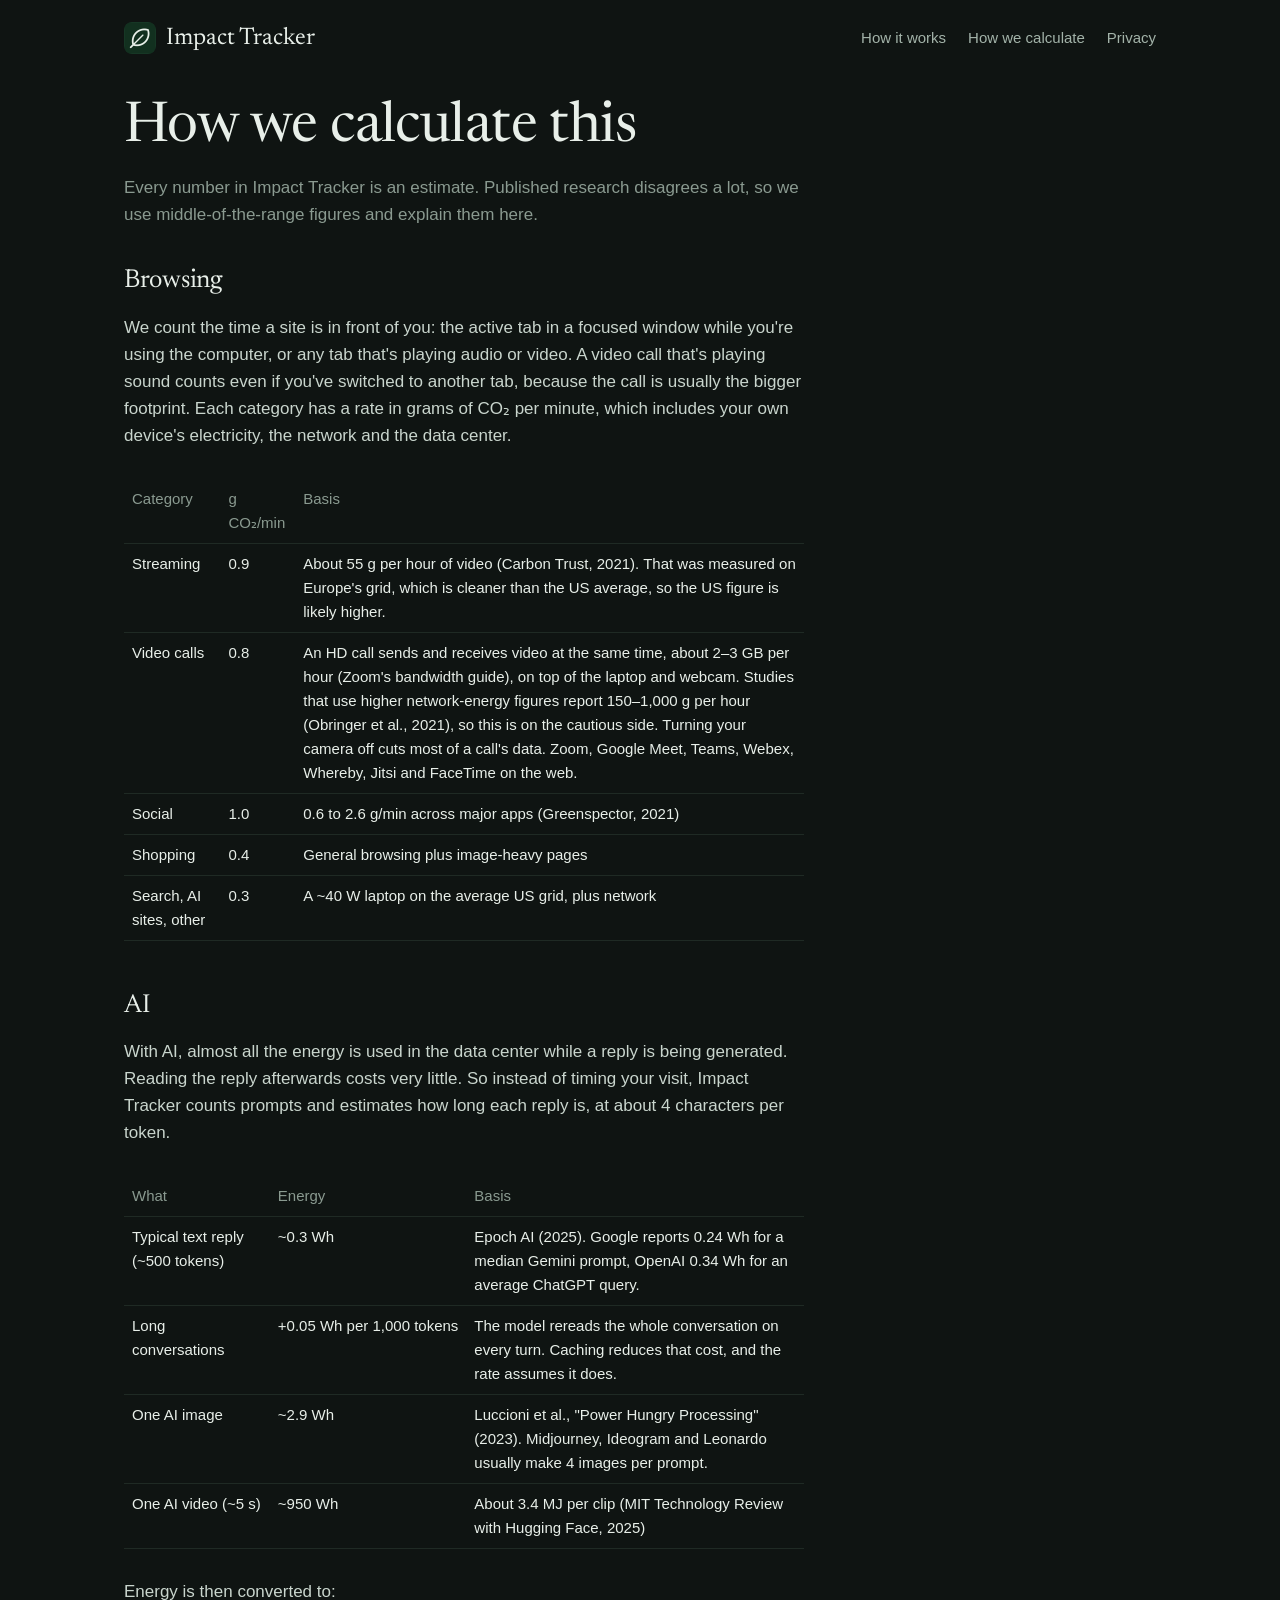
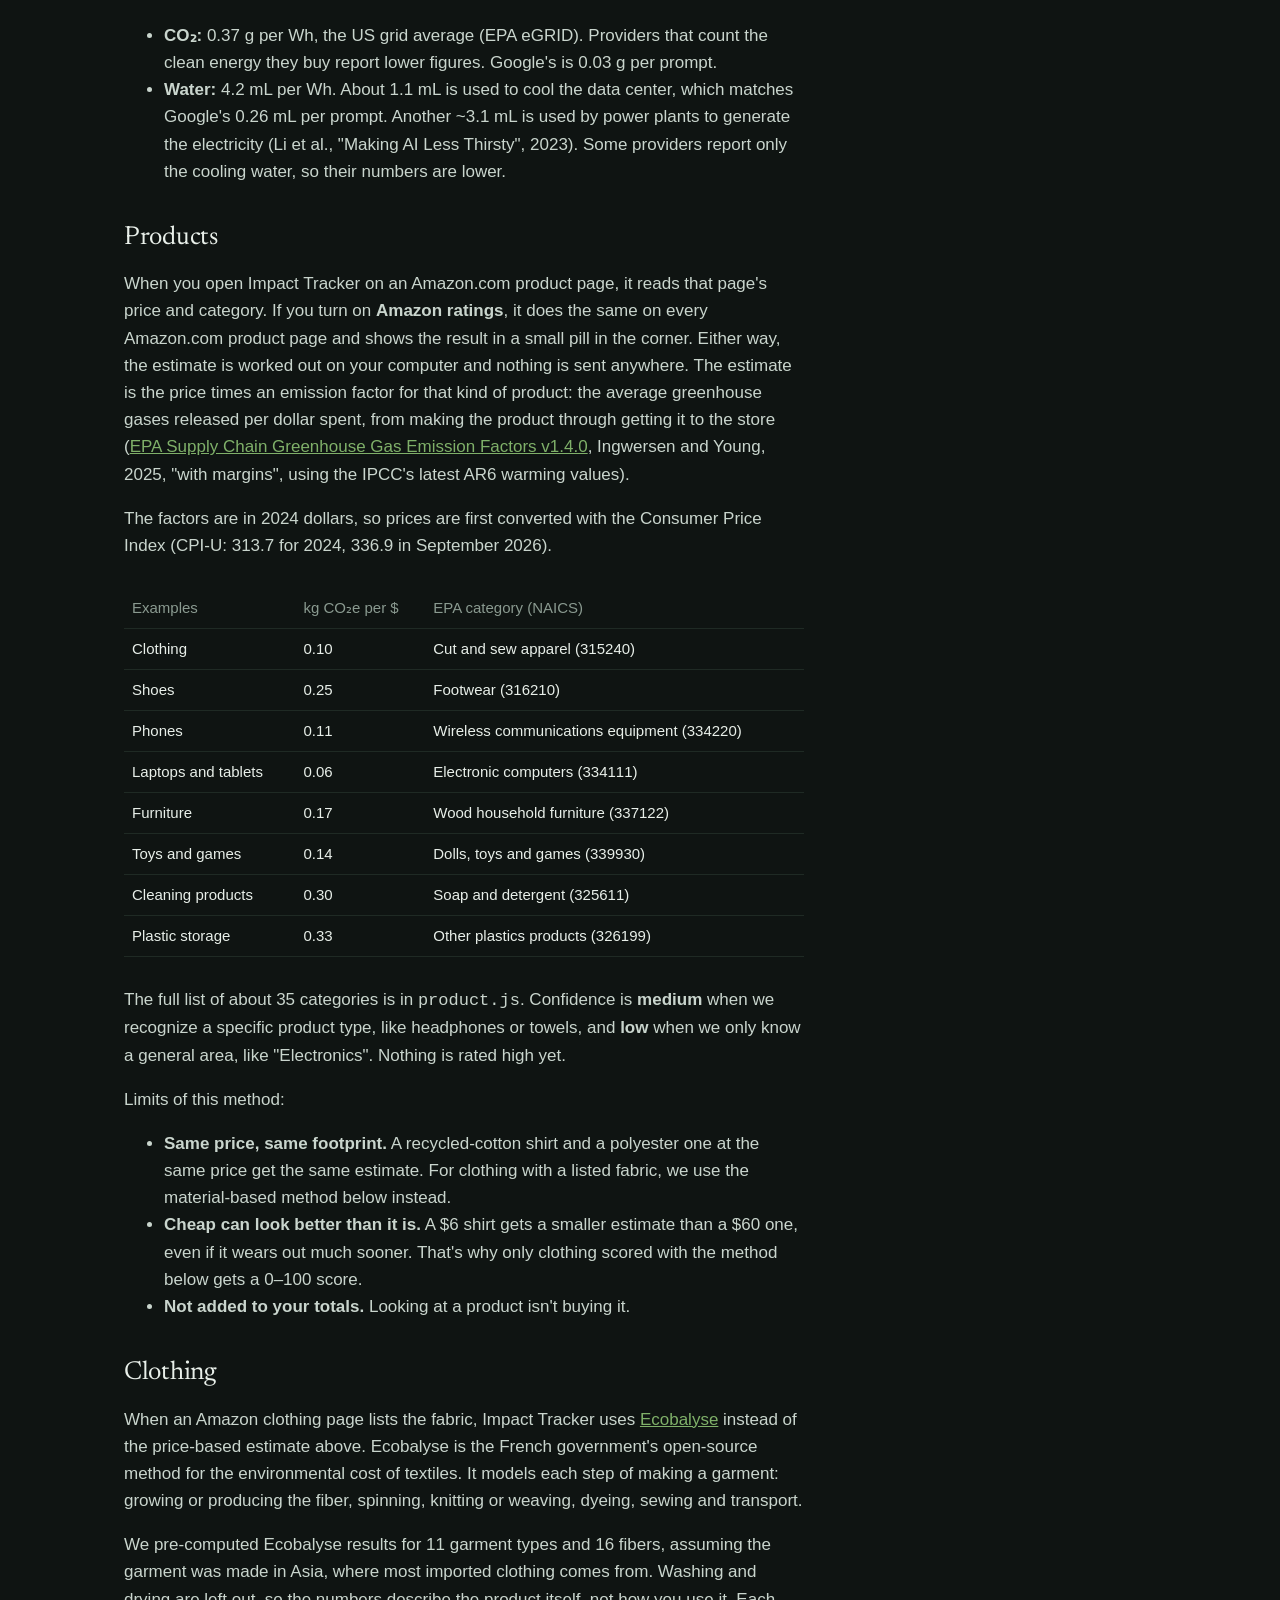
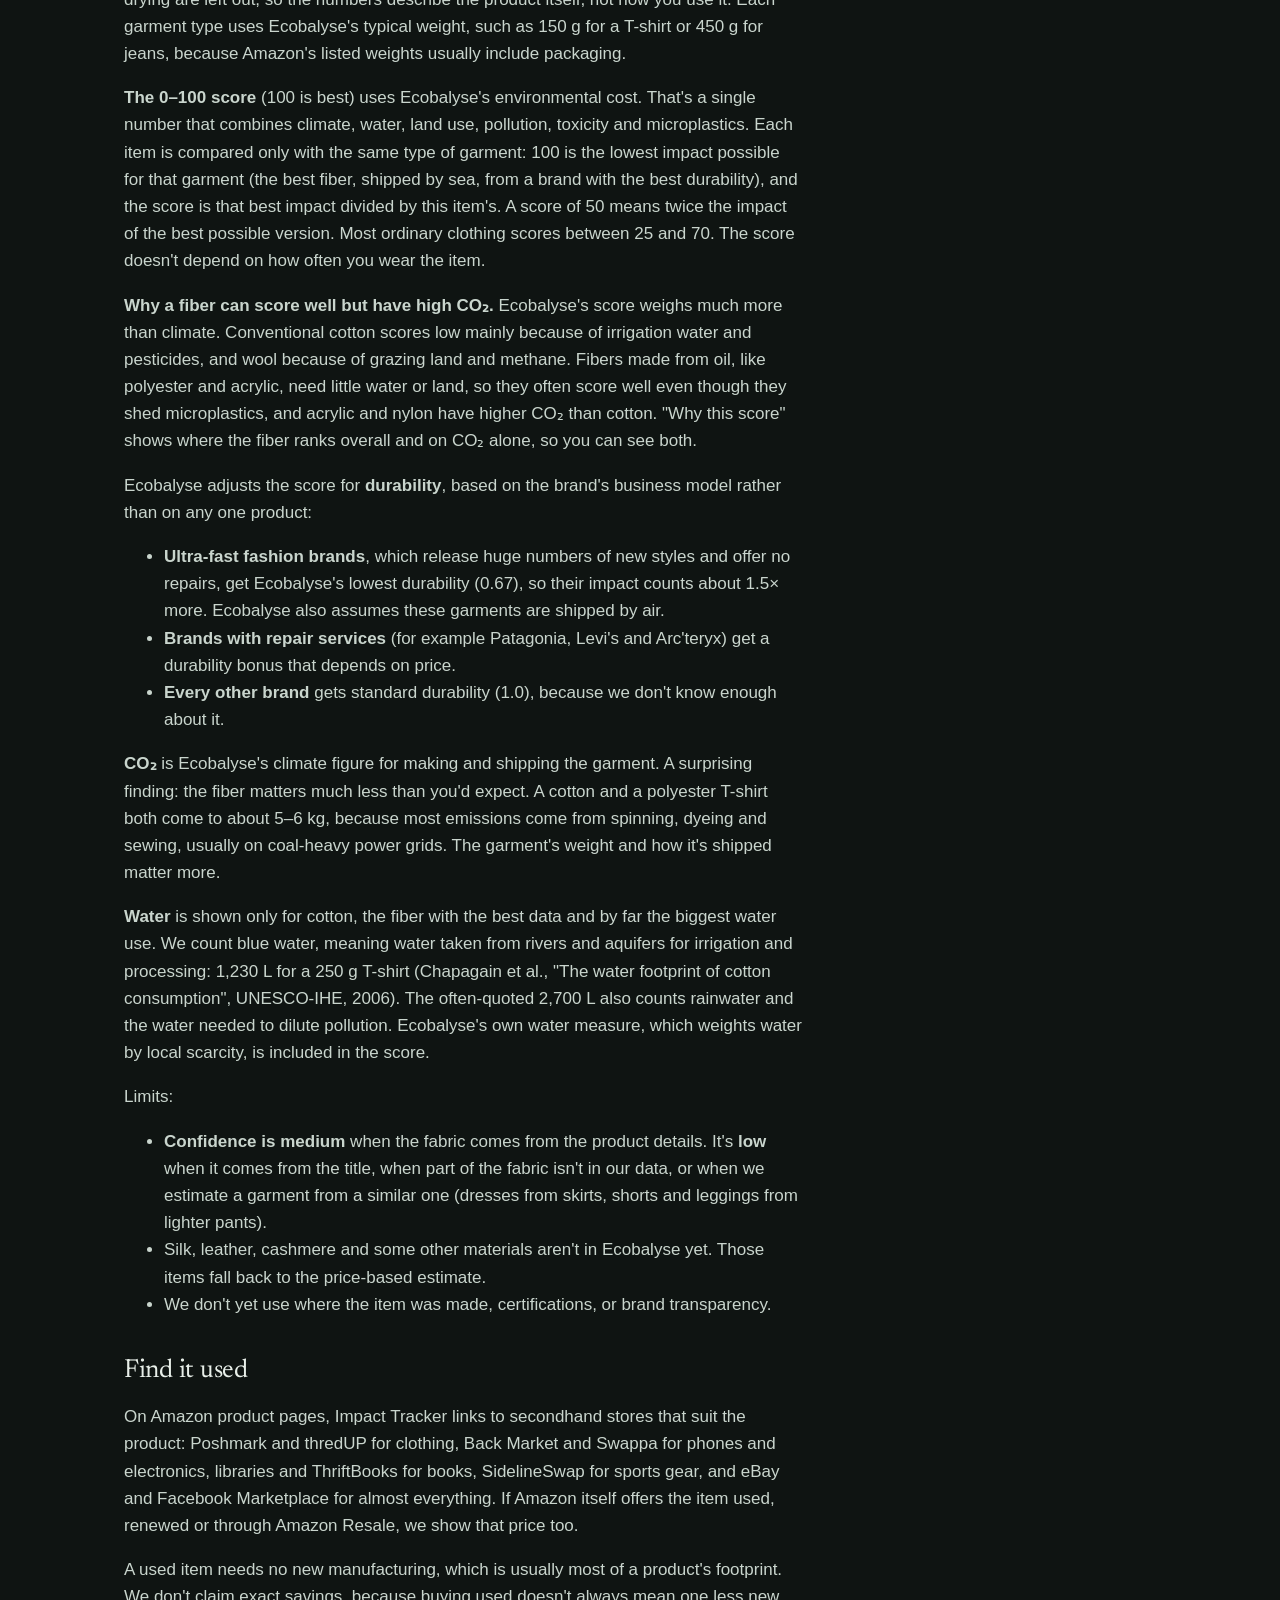
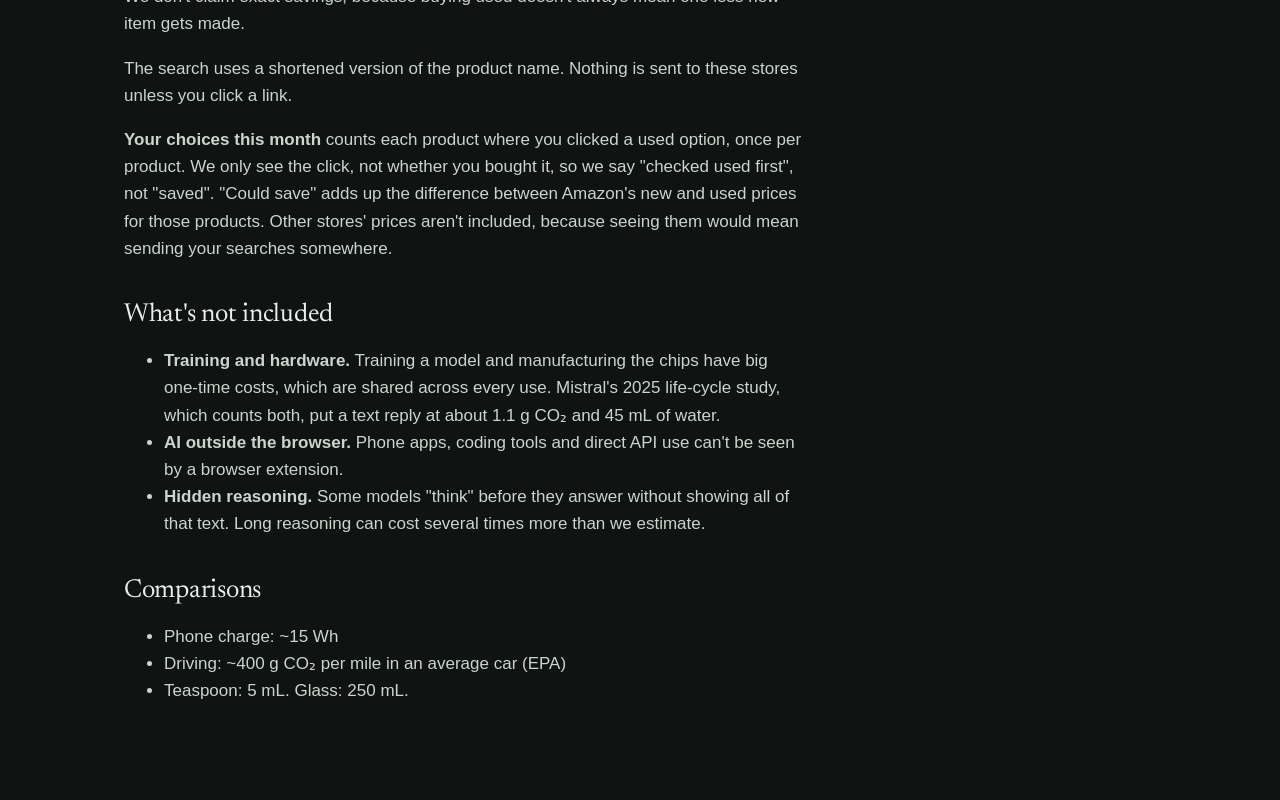
==== method.html @ dfb5da82 "Impact Tracker website Co-Authored-By: Claude Opus 5.5 <noreply@anthropic.com>" ====
<!DOCTYPE html>
<html lang="en">
<head>
<meta charset="utf-8">
<meta name="viewport" content="width=device-width, initial-scale=1">
<title>How we calculate: Impact Tracker</title>
<link rel="icon" href="img/icon.png">
<link rel="stylesheet" href="style.css">
<style>
  .doc table { width: 100%; border-collapse: collapse; margin: 12px 0; font-size: 15px; }
  .doc th, .doc td { text-align: left; padding: 8px; border-bottom: 1px solid var(--line); vertical-align: top; }
  .doc th { color: var(--faint); font-weight: 500; }
  .doc td:nth-child(2) { white-space: nowrap; }
  .doc .table { overflow-x: auto; }
  .doc .sub { color: var(--faint); }
</style>
</head>
<body>
<div class="wrap">
  <nav>
    <a class="brand" href="./"><img src="img/icon.png" alt="">Impact Tracker</a>
    <div class="links"><a href="./#how">How it works</a><a href="method.html">How we calculate</a><a href="privacy.html">Privacy</a></div>
  </nav>
  <main class="doc">
  <h1>How we calculate this</h1>
  <p class="sub">Every number in Impact Tracker is an estimate. Published research disagrees a lot, so we use middle-of-the-range figures and explain them here.</p>

  <h2>Browsing</h2>
  <p>We count the time a site is in front of you: the active tab in a focused window while you're using the computer, or any tab that's playing audio or video. A video call that's playing sound counts even if you've switched to another tab, because the call is usually the bigger footprint. Each category has a rate in grams of CO₂ per minute, which includes your own device's electricity, the network and the data center.</p>
  <div class="table"><table>
    <tr><th>Category</th><th>g CO₂/min</th><th>Basis</th></tr>
    <tr><td>Streaming</td><td>0.9</td><td>About 55 g per hour of video (Carbon Trust, 2021). That was measured on Europe's grid, which is cleaner than the US average, so the US figure is likely higher.</td></tr>
    <tr><td>Video calls</td><td>0.8</td><td>An HD call sends and receives video at the same time, about 2–3 GB per hour (Zoom's bandwidth guide), on top of the laptop and webcam. Studies that use higher network-energy figures report 150–1,000 g per hour (Obringer et al., 2021), so this is on the cautious side. Turning your camera off cuts most of a call's data. Zoom, Google Meet, Teams, Webex, Whereby, Jitsi and FaceTime on the web.</td></tr>
    <tr><td>Social</td><td>1.0</td><td>0.6 to 2.6 g/min across major apps (Greenspector, 2021)</td></tr>
    <tr><td>Shopping</td><td>0.4</td><td>General browsing plus image-heavy pages</td></tr>
    <tr><td>Search, AI sites, other</td><td>0.3</td><td>A ~40 W laptop on the average US grid, plus network</td></tr>
  </table></div>

  <h2>AI</h2>
  <p>With AI, almost all the energy is used in the data center while a reply is being generated. Reading the reply afterwards costs very little. So instead of timing your visit, Impact Tracker counts prompts and estimates how long each reply is, at about 4 characters per token.</p>
  <div class="table"><table>
    <tr><th>What</th><th>Energy</th><th>Basis</th></tr>
    <tr><td>Typical text reply (~500 tokens)</td><td>~0.3 Wh</td><td>Epoch AI (2025). Google reports 0.24 Wh for a median Gemini prompt, OpenAI 0.34 Wh for an average ChatGPT query.</td></tr>
    <tr><td>Long conversations</td><td>+0.05 Wh per 1,000 tokens</td><td>The model rereads the whole conversation on every turn. Caching reduces that cost, and the rate assumes it does.</td></tr>
    <tr><td>One AI image</td><td>~2.9 Wh</td><td>Luccioni et al., "Power Hungry Processing" (2023). Midjourney, Ideogram and Leonardo usually make 4 images per prompt.</td></tr>
    <tr><td>One AI video (~5 s)</td><td>~950 Wh</td><td>About 3.4 MJ per clip (MIT Technology Review with Hugging Face, 2025)</td></tr>
  </table></div>
  <p>Energy is then converted to:</p>
  <ul>
    <li><strong>CO₂:</strong> 0.37 g per Wh, the US grid average (EPA eGRID). Providers that count the clean energy they buy report lower figures. Google's is 0.03 g per prompt.</li>
    <li><strong>Water:</strong> 4.2 mL per Wh. About 1.1 mL is used to cool the data center, which matches Google's 0.26 mL per prompt. Another ~3.1 mL is used by power plants to generate the electricity (Li et al., "Making AI Less Thirsty", 2023). Some providers report only the cooling water, so their numbers are lower.</li>
  </ul>

  <h2>Products</h2>
  <p>When you open Impact Tracker on an Amazon.com product page, it reads that page's price and category. If you turn on <strong>Amazon ratings</strong>, it does the same on every Amazon.com product page and shows the result in a small pill in the corner. Either way, the estimate is worked out on your computer and nothing is sent anywhere. The estimate is the price times an emission factor for that kind of product: the average greenhouse gases released per dollar spent, from making the product through getting it to the store (<a href="https://zenodo.org/records/17202747">EPA Supply Chain Greenhouse Gas Emission Factors v1.4.0</a>, Ingwersen and Young, 2025, "with margins", using the IPCC's latest AR6 warming values).</p>
  <p>The factors are in 2024 dollars, so prices are first converted with the Consumer Price Index (CPI-U: 313.7 for 2024, 336.9 in September 2026).</p>
  <div class="table"><table>
    <tr><th>Examples</th><th>kg CO₂e per $</th><th>EPA category (NAICS)</th></tr>
    <tr><td>Clothing</td><td>0.10</td><td>Cut and sew apparel (315240)</td></tr>
    <tr><td>Shoes</td><td>0.25</td><td>Footwear (316210)</td></tr>
    <tr><td>Phones</td><td>0.11</td><td>Wireless communications equipment (334220)</td></tr>
    <tr><td>Laptops and tablets</td><td>0.06</td><td>Electronic computers (334111)</td></tr>
    <tr><td>Furniture</td><td>0.17</td><td>Wood household furniture (337122)</td></tr>
    <tr><td>Toys and games</td><td>0.14</td><td>Dolls, toys and games (339930)</td></tr>
    <tr><td>Cleaning products</td><td>0.30</td><td>Soap and detergent (325611)</td></tr>
    <tr><td>Plastic storage</td><td>0.33</td><td>Other plastics products (326199)</td></tr>
  </table></div>
  <p>The full list of about 35 categories is in <code>product.js</code>. Confidence is <strong>medium</strong> when we recognize a specific product type, like headphones or towels, and <strong>low</strong> when we only know a general area, like "Electronics". Nothing is rated high yet.</p>
  <p>Limits of this method:</p>
  <ul>
    <li><strong>Same price, same footprint.</strong> A recycled-cotton shirt and a polyester one at the same price get the same estimate. For clothing with a listed fabric, we use the material-based method below instead.</li>
    <li><strong>Cheap can look better than it is.</strong> A $6 shirt gets a smaller estimate than a $60 one, even if it wears out much sooner. That's why only clothing scored with the method below gets a 0–100 score.</li>
    <li><strong>Not added to your totals.</strong> Looking at a product isn't buying it.</li>
  </ul>

  <h2>Clothing</h2>
  <p>When an Amazon clothing page lists the fabric, Impact Tracker uses <a href="https://ecobalyse.beta.gouv.fr">Ecobalyse</a> instead of the price-based estimate above. Ecobalyse is the French government's open-source method for the environmental cost of textiles. It models each step of making a garment: growing or producing the fiber, spinning, knitting or weaving, dyeing, sewing and transport.</p>
  <p>We pre-computed Ecobalyse results for 11 garment types and 16 fibers, assuming the garment was made in Asia, where most imported clothing comes from. Washing and drying are left out, so the numbers describe the product itself, not how you use it. Each garment type uses Ecobalyse's typical weight, such as 150 g for a T-shirt or 450 g for jeans, because Amazon's listed weights usually include packaging.</p>

  <p><strong>The 0–100 score</strong> (100 is best) uses Ecobalyse's environmental cost. That's a single number that combines climate, water, land use, pollution, toxicity and microplastics. Each item is compared only with the same type of garment: 100 is the lowest impact possible for that garment (the best fiber, shipped by sea, from a brand with the best durability), and the score is that best impact divided by this item's. A score of 50 means twice the impact of the best possible version. Most ordinary clothing scores between 25 and 70. The score doesn't depend on how often you wear the item.</p>
  <p><strong>Why a fiber can score well but have high CO₂.</strong> Ecobalyse's score weighs much more than climate. Conventional cotton scores low mainly because of irrigation water and pesticides, and wool because of grazing land and methane. Fibers made from oil, like polyester and acrylic, need little water or land, so they often score well even though they shed microplastics, and acrylic and nylon have higher CO₂ than cotton. "Why this score" shows where the fiber ranks overall and on CO₂ alone, so you can see both.</p>
  <p>Ecobalyse adjusts the score for <strong>durability</strong>, based on the brand's business model rather than on any one product:</p>
  <ul>
    <li><strong>Ultra-fast fashion brands</strong>, which release huge numbers of new styles and offer no repairs, get Ecobalyse's lowest durability (0.67), so their impact counts about 1.5× more. Ecobalyse also assumes these garments are shipped by air.</li>
    <li><strong>Brands with repair services</strong> (for example Patagonia, Levi's and Arc'teryx) get a durability bonus that depends on price.</li>
    <li><strong>Every other brand</strong> gets standard durability (1.0), because we don't know enough about it.</li>
  </ul>

  <p><strong>CO₂</strong> is Ecobalyse's climate figure for making and shipping the garment. A surprising finding: the fiber matters much less than you'd expect. A cotton and a polyester T-shirt both come to about 5–6 kg, because most emissions come from spinning, dyeing and sewing, usually on coal-heavy power grids. The garment's weight and how it's shipped matter more.</p>
  <p><strong>Water</strong> is shown only for cotton, the fiber with the best data and by far the biggest water use. We count blue water, meaning water taken from rivers and aquifers for irrigation and processing: 1,230 L for a 250 g T-shirt (Chapagain et al., "The water footprint of cotton consumption", UNESCO-IHE, 2006). The often-quoted 2,700 L also counts rainwater and the water needed to dilute pollution. Ecobalyse's own water measure, which weights water by local scarcity, is included in the score.</p>
  <p>Limits:</p>
  <ul>
    <li><strong>Confidence is medium</strong> when the fabric comes from the product details. It's <strong>low</strong> when it comes from the title, when part of the fabric isn't in our data, or when we estimate a garment from a similar one (dresses from skirts, shorts and leggings from lighter pants).</li>
    <li>Silk, leather, cashmere and some other materials aren't in Ecobalyse yet. Those items fall back to the price-based estimate.</li>
    <li>We don't yet use where the item was made, certifications, or brand transparency.</li>
  </ul>

  <h2>Find it used</h2>
  <p>On Amazon product pages, Impact Tracker links to secondhand stores that suit the product: Poshmark and thredUP for clothing, Back Market and Swappa for phones and electronics, libraries and ThriftBooks for books, SidelineSwap for sports gear, and eBay and Facebook Marketplace for almost everything. If Amazon itself offers the item used, renewed or through Amazon Resale, we show that price too.</p>
  <p>A used item needs no new manufacturing, which is usually most of a product's footprint. We don't claim exact savings, because buying used doesn't always mean one less new item gets made.</p>
  <p>The search uses a shortened version of the product name. Nothing is sent to these stores unless you click a link.</p>
  <p><strong>Your choices this month</strong> counts each product where you clicked a used option, once per product. We only see the click, not whether you bought it, so we say "checked used first", not "saved". "Could save" adds up the difference between Amazon's new and used prices for those products. Other stores' prices aren't included, because seeing them would mean sending your searches somewhere.</p>

  <h2>What's not included</h2>
  <ul>
    <li><strong>Training and hardware.</strong> Training a model and manufacturing the chips have big one-time costs, which are shared across every use. Mistral's 2025 life-cycle study, which counts both, put a text reply at about 1.1 g CO₂ and 45 mL of water.</li>
    <li><strong>AI outside the browser.</strong> Phone apps, coding tools and direct API use can't be seen by a browser extension.</li>
    <li><strong>Hidden reasoning.</strong> Some models "think" before they answer without showing all of that text. Long reasoning can cost several times more than we estimate.</li>
  </ul>

  <h2>Comparisons</h2>
  <ul>
    <li>Phone charge: ~15 Wh</li>
    <li>Driving: ~400 g CO₂ per mile in an average car (EPA)</li>
    <li>Teaspoon: 5 mL. Glass: 250 mL.</li>
  </ul>
  </main>
</div>
</body>
</html>
---- style.css ----
@font-face { font-family: "Newsreader"; src: url(fonts/Newsreader.ttf); font-weight: 200 800; font-display: swap; }
@font-face { font-family: "Plex Mono"; src: url(fonts/IBMPlexMono-Medium.ttf); font-weight: 500; font-display: swap; }

:root {
  --bg: #0f1412; --panel: #1a221d; --line: #1f2a24; --text: #e8efe9; --muted: #a3b3a9; --faint: #8a9a90;
  --green: #7fb069; --deep: #12301f; --paper: #efebe1; --ink: #14231b;
  --serif: "Newsreader", Georgia, serif; --mono: "Plex Mono", Menlo, monospace;
  color-scheme: dark;
}
* { box-sizing: border-box; }
body { margin: 0; background: var(--bg); color: var(--text);
       font: 17px/1.6 -apple-system, BlinkMacSystemFont, "Segoe UI", sans-serif; }
img { max-width: 100%; display: block; }
a { color: var(--green); }
.wrap { max-width: 1080px; margin: 0 auto; padding-inline: 24px; }

nav { display: flex; align-items: center; justify-content: space-between; gap: 16px; padding-block: 22px; }
.brand { white-space: nowrap; display: flex; align-items: center; gap: 10px; color: var(--text); text-decoration: none;
         font: 24px/1 var(--serif); }
.brand img { width: 32px; border-radius: 8px; }
nav .links { display: flex; gap: 22px; font-size: 15px; }
nav .links a { color: var(--muted); text-decoration: none; }
nav .links a:hover { color: var(--text); }

.label { font: 500 12px var(--mono); letter-spacing: .14em; text-transform: uppercase; color: var(--green); margin: 0 0 14px; }
h1, h2 { font-family: var(--serif); font-weight: 400; letter-spacing: -.01em; margin: 0 0 18px; }
h1 { font-size: clamp(48px, 8vw, 84px); line-height: 1; }
h2 { font-size: clamp(34px, 5vw, 50px); line-height: 1.05; }
.lede { font-size: 20px; color: var(--muted); max-width: 30em; margin: 0 0 28px; }

.hero { display: grid; grid-template-columns: 1.1fr .9fr; gap: 56px; align-items: center; padding-block: 48px 72px; }
.cta { display: inline-block; background: #2f6b4a; color: #fff; text-decoration: none; font-weight: 600;
       padding: 14px 24px; border-radius: 10px; }
.cta:hover { background: #377d57; }
.cta[aria-disabled="true"] { background: var(--panel); color: var(--muted); border: 1px solid #2a3a31; }
.fine { font-size: 14px; color: var(--faint); margin-top: 14px; }
.shot { border: 1px solid #2a3a31; border-radius: 18px; overflow: hidden; box-shadow: 0 30px 80px rgba(0,0,0,.45); }
.hero .shot { max-width: 380px; justify-self: center; }
.hero > *, .split > * { min-width: 0; }
/* Popup captures are full-length; show a window of them. --top is a share of the image width. */
.crop { aspect-ratio: 380 / 640; }
.crop img { width: 100%; margin-top: calc(var(--top, 0) * -100%); }

section.band { padding-block: 80px; border-top: 1px solid var(--line); }
.split { display: grid; grid-template-columns: 1fr 1fr; gap: 56px; align-items: center; }
.split p { color: var(--muted); }
.light { background: #fff; border-radius: 18px; padding: 36px 28px 28px; }
.light img { max-width: 330px; margin-left: auto; }

.three { display: grid; grid-template-columns: repeat(3, 1fr); gap: 20px; margin-top: 36px; }
.card { background: var(--panel); border-radius: 14px; padding: 24px; }
.card svg { width: 22px; height: 22px; color: var(--green); margin-bottom: 14px; }
.card h3 { font: 400 24px/1.2 var(--serif); margin: 0 0 8px; }
.card p { margin: 0; font-size: 15px; color: var(--muted); }

.paper { background: var(--paper); color: var(--ink); }
.paper .label { color: #2f6b4a; }
.paper p { color: #5b665e; }
.paper .shot { border-color: #d6d1c4; box-shadow: 0 30px 80px rgba(0,0,0,.15); max-width: 320px; justify-self: center; }

footer { border-top: 1px solid var(--line); padding-block: 36px 48px; font-size: 14px; color: var(--faint); }
footer .row { display: flex; flex-wrap: wrap; gap: 8px 22px; margin-bottom: 14px; }
footer a { color: var(--muted); }

/* Text pages (privacy) */
.doc { max-width: 680px; padding-block: 24px 80px; }
.doc h1 { font-size: clamp(40px, 6vw, 56px); }
.doc h2 { font-size: 26px; margin-top: 40px; }
.doc p, .doc li { color: #c9d5cd; }
.doc .updated { color: var(--faint); font-size: 14px; }

@media (max-width: 800px) {
  .hero, .split { grid-template-columns: 1fr; gap: 36px; }
  .three { grid-template-columns: 1fr; }
  nav .links { gap: 14px; font-size: 14px; }
  nav .links a:first-child { display: none; }
  .light img { margin-inline: auto; }
}
@media (max-width: 480px) {
  nav .links a:nth-child(2) { display: none; }
}
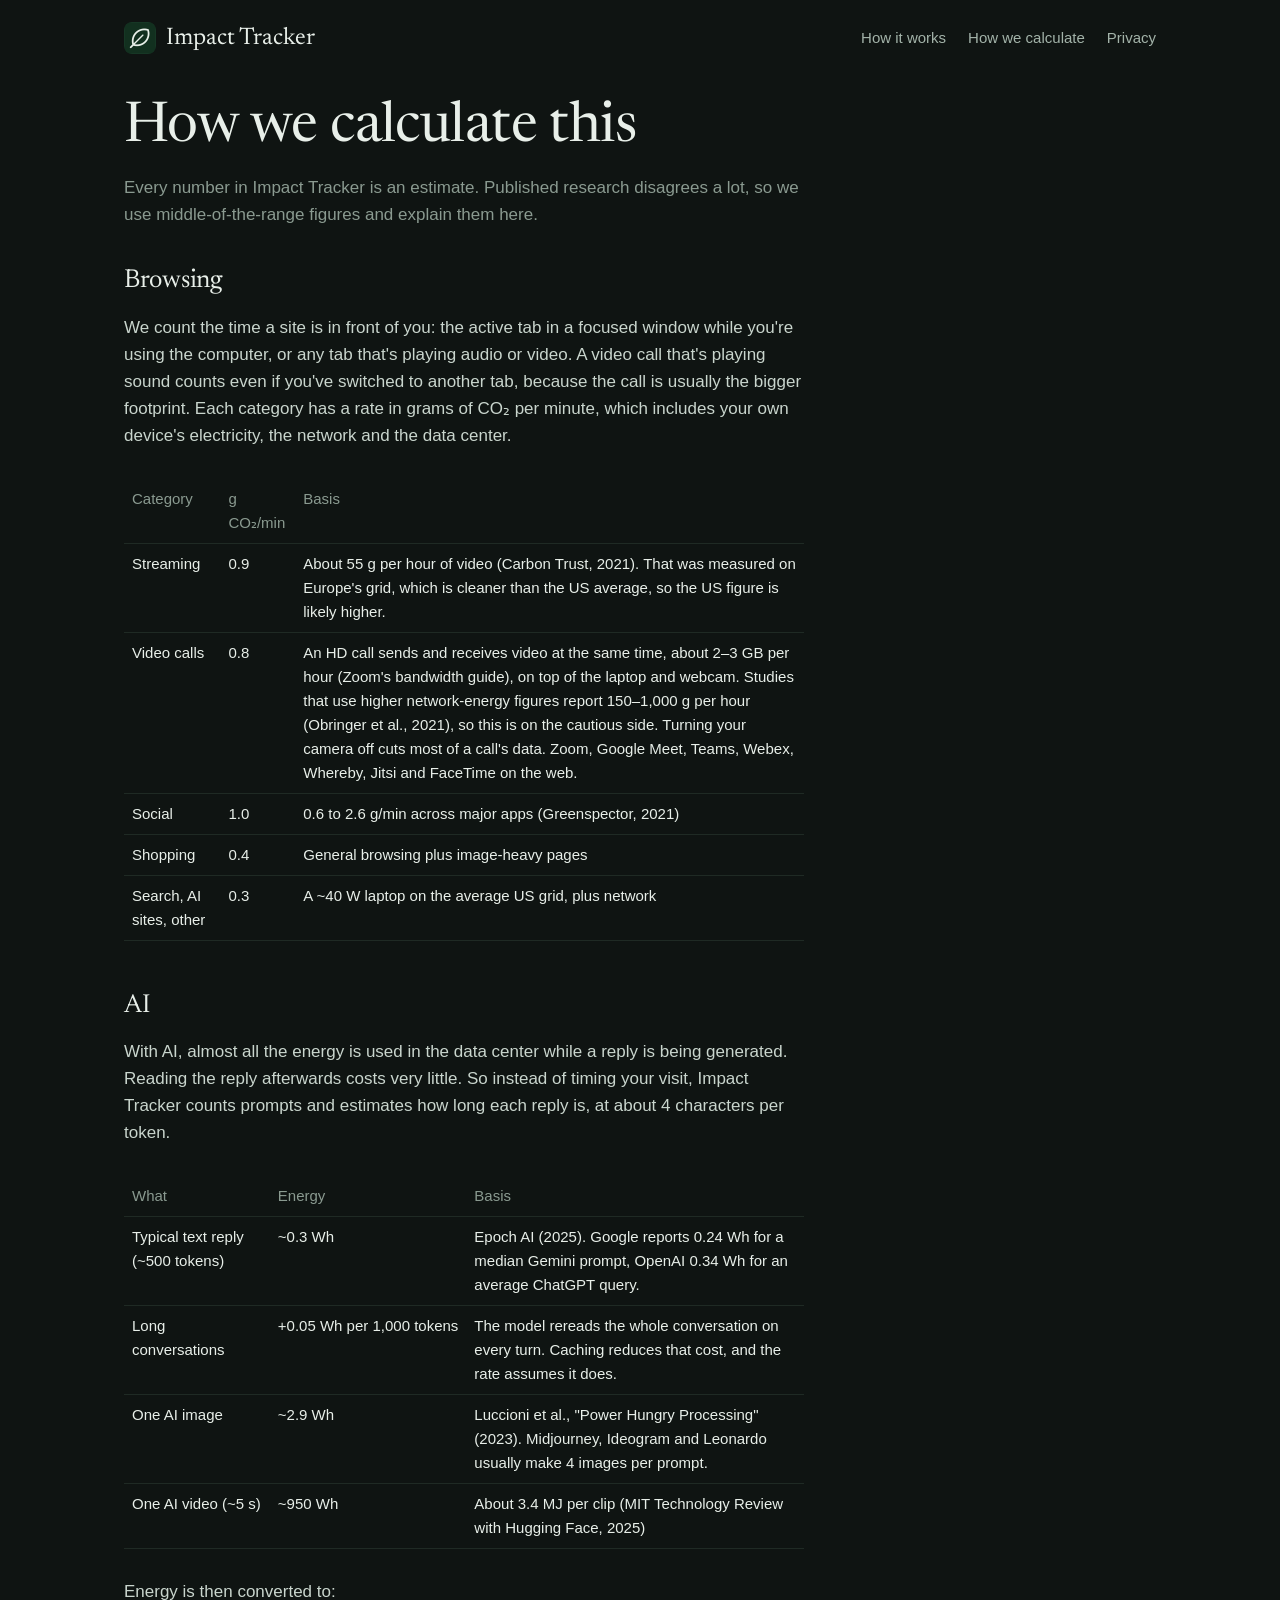
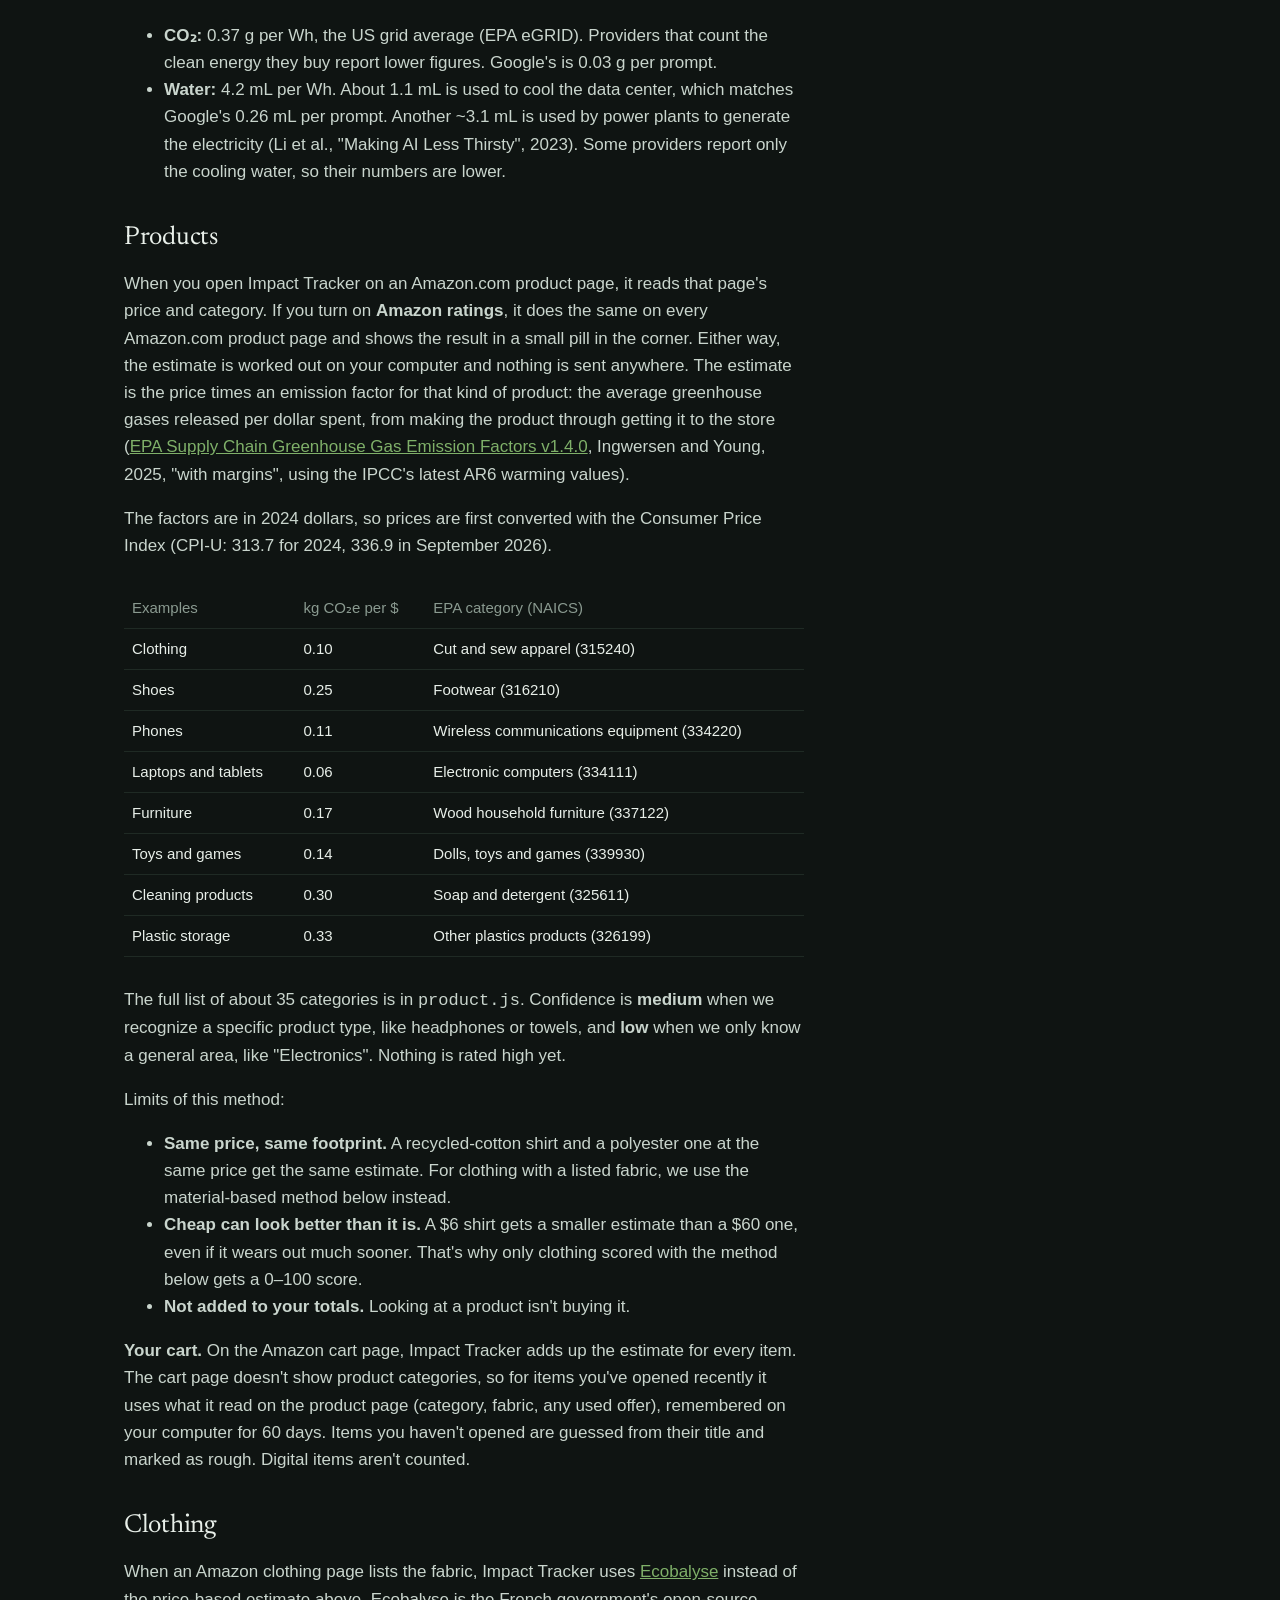
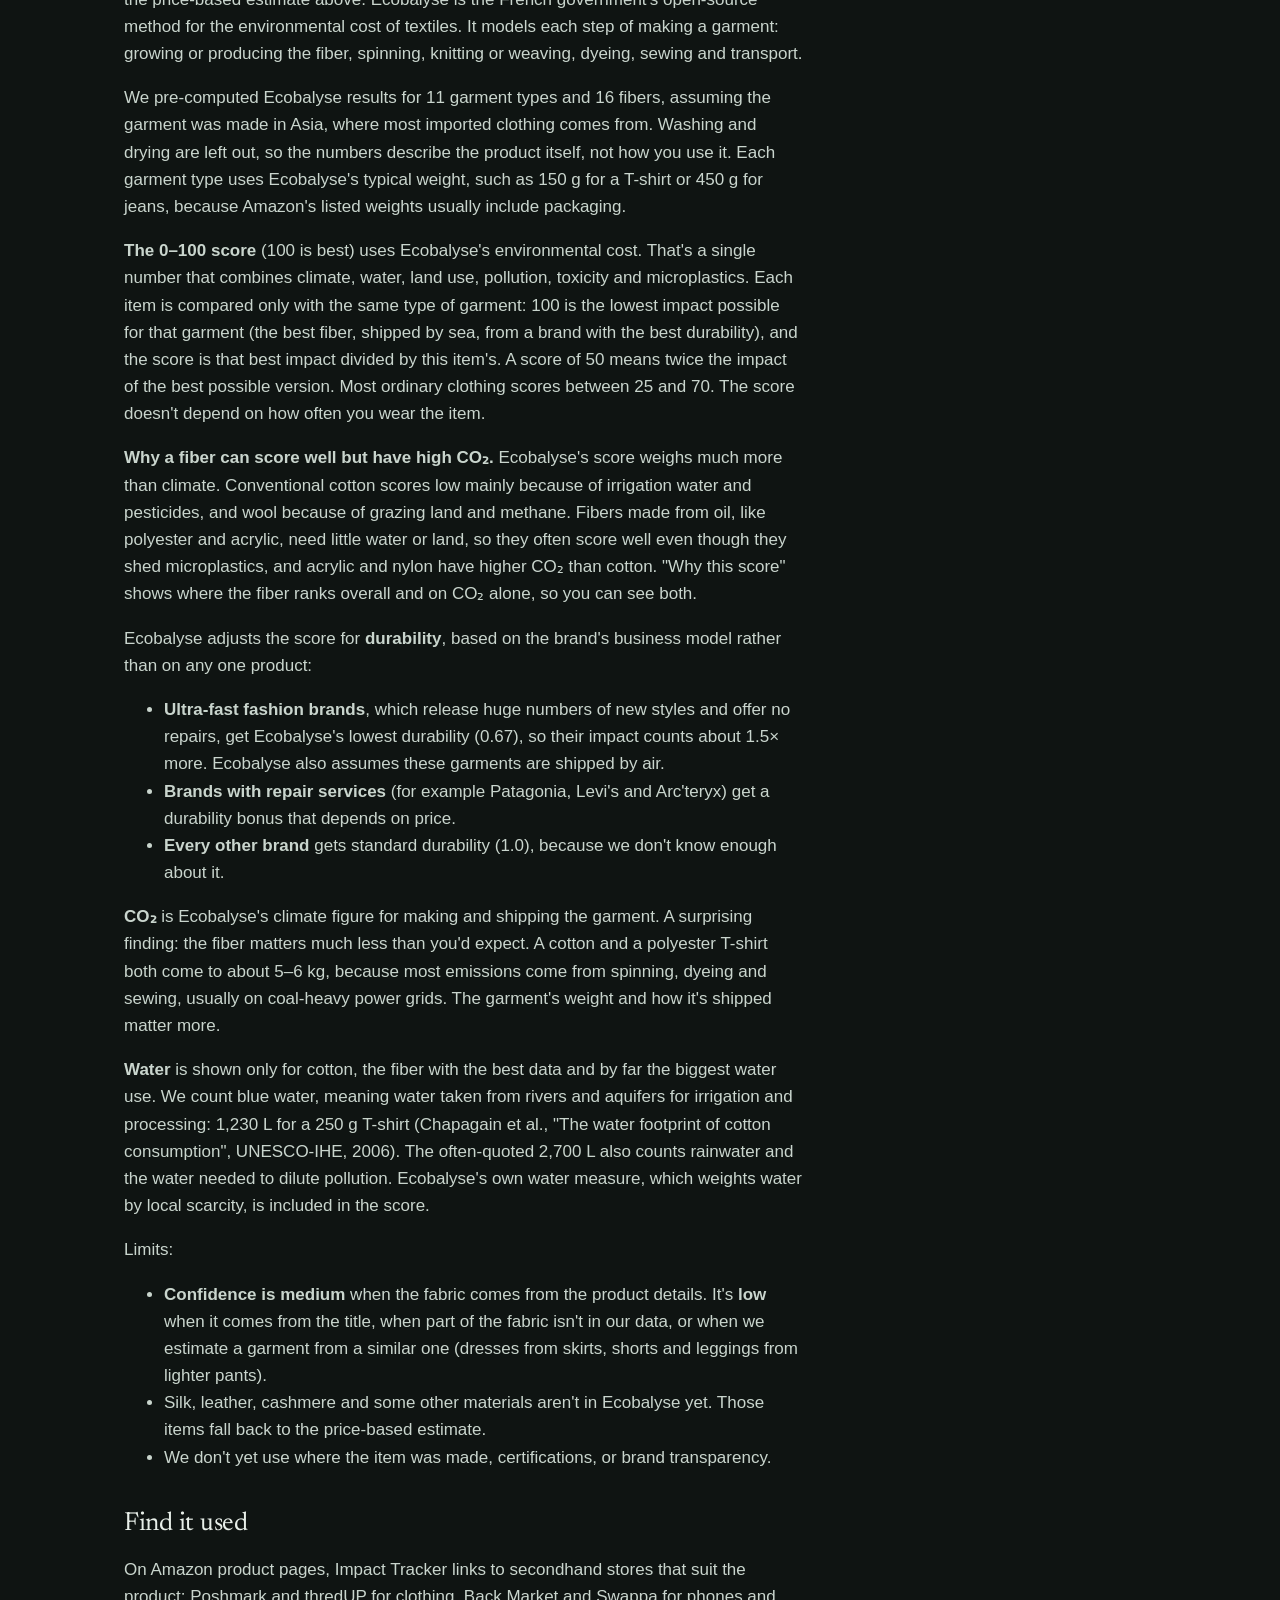
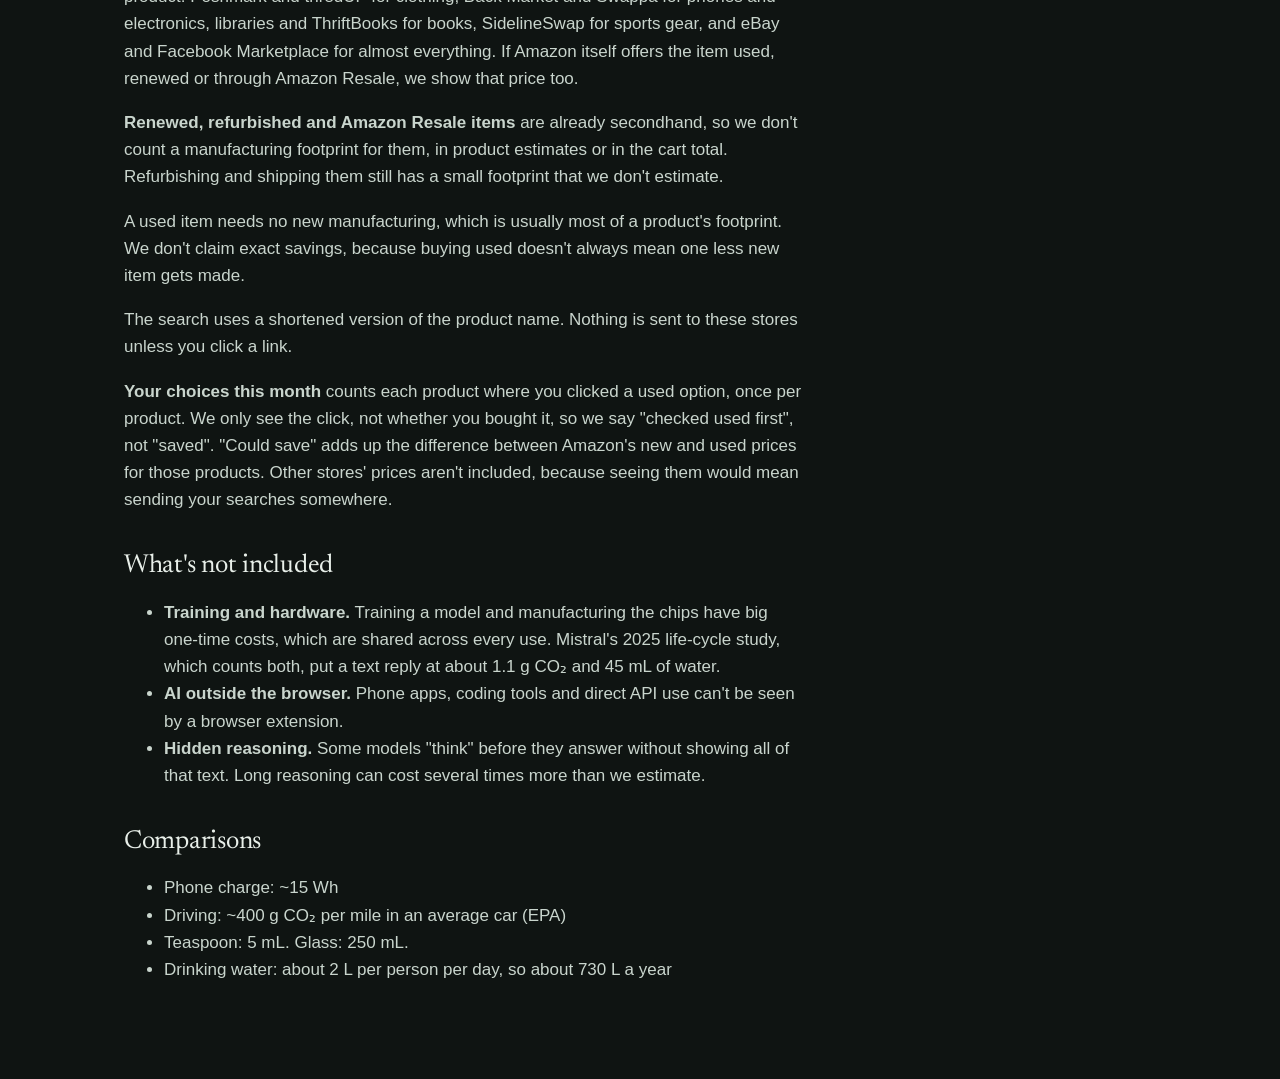
==== commit e1c87f11: "Privacy policy: cart review; method: renewed items, drinking water" ====
--- a/method.html
+++ b/method.html
@@ -73,6 +73,8 @@
     <li><strong>Not added to your totals.</strong> Looking at a product isn't buying it.</li>
   </ul>
 
+  <p><strong>Your cart.</strong> On the Amazon cart page, Impact Tracker adds up the estimate for every item. The cart page doesn't show product categories, so for items you've opened recently it uses what it read on the product page (category, fabric, any used offer), remembered on your computer for 60 days. Items you haven't opened are guessed from their title and marked as rough. Digital items aren't counted.</p>
+
   <h2>Clothing</h2>
   <p>When an Amazon clothing page lists the fabric, Impact Tracker uses <a href="https://ecobalyse.beta.gouv.fr">Ecobalyse</a> instead of the price-based estimate above. Ecobalyse is the French government's open-source method for the environmental cost of textiles. It models each step of making a garment: growing or producing the fiber, spinning, knitting or weaving, dyeing, sewing and transport.</p>
   <p>We pre-computed Ecobalyse results for 11 garment types and 16 fibers, assuming the garment was made in Asia, where most imported clothing comes from. Washing and drying are left out, so the numbers describe the product itself, not how you use it. Each garment type uses Ecobalyse's typical weight, such as 150 g for a T-shirt or 450 g for jeans, because Amazon's listed weights usually include packaging.</p>
@@ -97,6 +99,7 @@
 
   <h2>Find it used</h2>
   <p>On Amazon product pages, Impact Tracker links to secondhand stores that suit the product: Poshmark and thredUP for clothing, Back Market and Swappa for phones and electronics, libraries and ThriftBooks for books, SidelineSwap for sports gear, and eBay and Facebook Marketplace for almost everything. If Amazon itself offers the item used, renewed or through Amazon Resale, we show that price too.</p>
+  <p><strong>Renewed, refurbished and Amazon Resale items</strong> are already secondhand, so we don't count a manufacturing footprint for them, in product estimates or in the cart total. Refurbishing and shipping them still has a small footprint that we don't estimate.</p>
   <p>A used item needs no new manufacturing, which is usually most of a product's footprint. We don't claim exact savings, because buying used doesn't always mean one less new item gets made.</p>
   <p>The search uses a shortened version of the product name. Nothing is sent to these stores unless you click a link.</p>
   <p><strong>Your choices this month</strong> counts each product where you clicked a used option, once per product. We only see the click, not whether you bought it, so we say "checked used first", not "saved". "Could save" adds up the difference between Amazon's new and used prices for those products. Other stores' prices aren't included, because seeing them would mean sending your searches somewhere.</p>
@@ -113,6 +116,7 @@
     <li>Phone charge: ~15 Wh</li>
     <li>Driving: ~400 g CO₂ per mile in an average car (EPA)</li>
     <li>Teaspoon: 5 mL. Glass: 250 mL.</li>
+    <li>Drinking water: about 2 L per person per day, so about 730 L a year</li>
   </ul>
   </main>
 </div>
